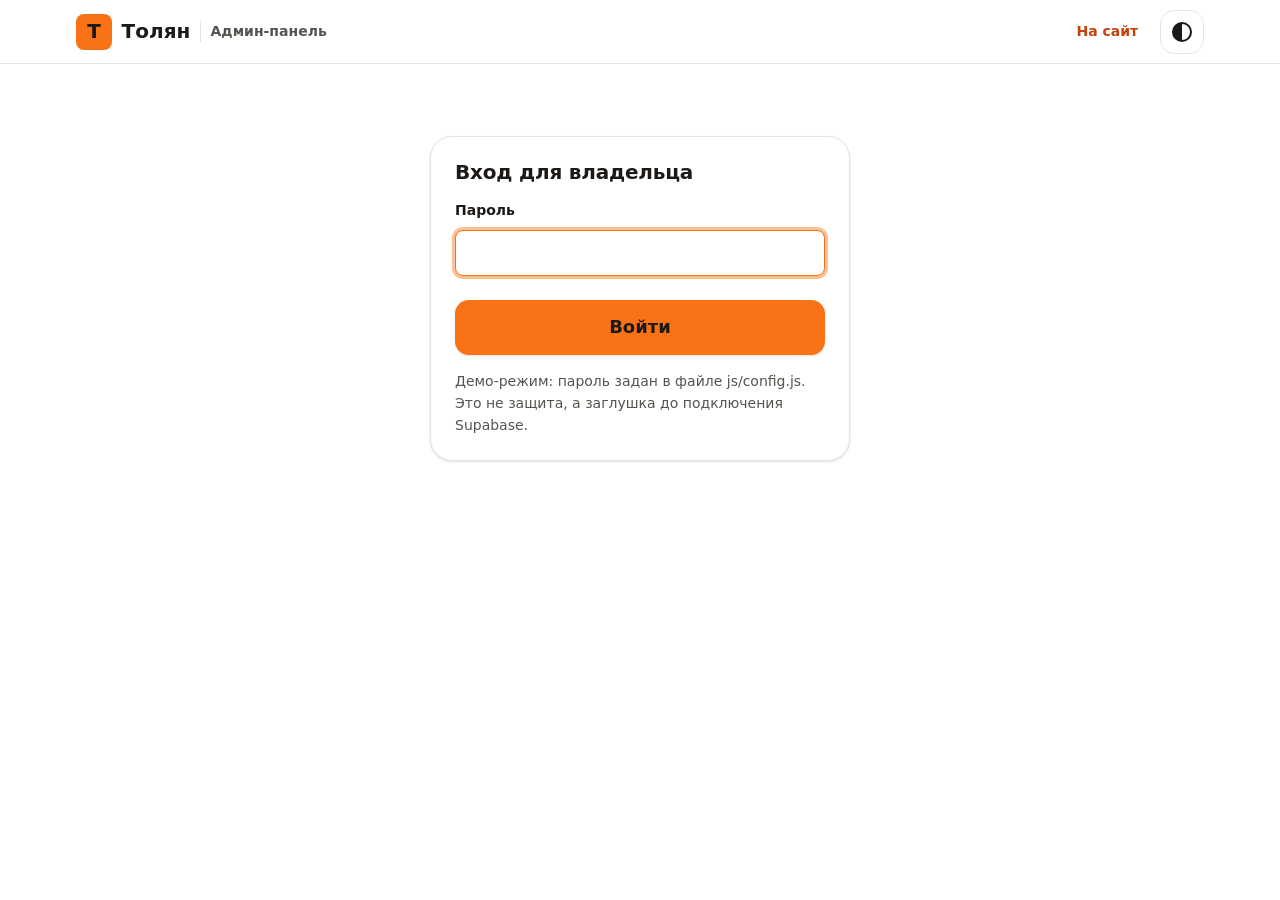
==== admin.html @ 4676fbdd "Stage 4: admin panel (orders, materials, trucks, settings, backup) Co-Authored-By: Claude Sonnet 5.5" ====
<!doctype html>
<html lang="ru" data-theme="light">
<head>
  <meta charset="utf-8">
  <meta name="viewport" content="width=device-width, initial-scale=1">
  <meta name="robots" content="noindex, nofollow">
  <title>Админ-панель: Толян</title>
  <link rel="icon" href="data:image/svg+xml,%3Csvg xmlns='http://www.w3.org/2000/svg' viewBox='0 0 32 32'%3E%3Crect width='32' height='32' rx='7' fill='%23f97316'/%3E%3Ctext x='16' y='23' font-family='Arial' font-weight='800' font-size='20' text-anchor='middle' fill='%231c1917'%3E%D0%A2%3C/text%3E%3C/svg%3E">
  <link rel="stylesheet" href="css/tokens.css">
  <link rel="stylesheet" href="css/base.css">
  <link rel="stylesheet" href="css/admin.css">
  <script src="js/theme.js"></script>
</head>
<body>
  <header class="admin-header">
    <div class="container admin-header-inner">
      <a class="logo" href="index.html" aria-label="Толян, на сайт">
        <span class="logo-mark" aria-hidden="true">Т</span>
        <span class="logo-text">Толян</span>
        <span class="admin-tag">Админ-панель</span>
      </a>
      <div class="admin-header-actions">
        <a class="btn btn-ghost btn-sm" href="index.html">На сайт</a>
        <button class="icon-btn theme-toggle" type="button" data-theme-toggle aria-pressed="false" aria-label="Включить тёмную тему">
          <span class="theme-icon" aria-hidden="true"></span>
        </button>
        <button class="btn btn-outline btn-sm" type="button" id="logout" hidden>Выйти</button>
      </div>
    </div>
  </header>

  <main class="container admin-main" id="admin-root">
    <p class="muted">Загрузка...</p>
  </main>

  <div class="toast-host" id="toast-host" role="status" aria-live="polite"></div>

  <script src="js/config.js"></script>
  <script src="js/lib/calc.js"></script>
  <script src="js/lib/validate.js"></script>
  <script src="js/lib/order-message.js"></script>
  <script src="js/seed.js"></script>
  <script src="js/store.js"></script>
  <script src="js/ui.js"></script>
  <script src="js/admin.js"></script>
  <script src="js/admin-orders.js"></script>
  <script src="js/admin-catalog.js"></script>
  <script src="js/admin-settings.js"></script>
  <script>Tolyan.admin.start();</script>
</body>
</html>
---- css/tokens.css ----
/* Дизайн-токены «Толян»: светлая тема по умолчанию, тёмная через [data-theme="dark"]. */
:root {
  color-scheme: light;

  --bg: #ffffff;
  --surface: #ffffff;
  --surface-2: #f7f5f2;
  --text: #1c1917;
  --muted: #57534e;
  --border: #e7e2dc;

  --accent: #f97316;          /* заливки: на нём тёмный текст, контраст ~7:1 */
  --accent-hover: #ea580c;
  --on-accent: #1c1917;
  --accent-text: #c2410c;     /* оранжевый текст на светлом фоне, контраст ~5.2:1 */
  --accent-soft: #fff1e6;

  --ok: #15803d;      --ok-soft: #e7f6ec;
  --warn: #a16207;    --warn-soft: #fdf3d7;
  --danger: #b91c1c;  --danger-soft: #fde8e8;

  --shadow-sm: 0 1px 2px rgba(28, 25, 23, .06), 0 1px 3px rgba(28, 25, 23, .08);
  --shadow-md: 0 8px 24px rgba(28, 25, 23, .10);
  --focus: 0 0 0 3px rgba(249, 115, 22, .45);

  --font: system-ui, -apple-system, "Segoe UI", Roboto, "Helvetica Neue", Arial, sans-serif;
  --fs-sm: .875rem;
  --fs-base: 1rem;
  --fs-lg: 1.125rem;
  --fs-h3: 1.25rem;
  --fs-h2: clamp(1.6rem, 1.2rem + 1.6vw, 2.25rem);
  --fs-h1: clamp(2rem, 1.3rem + 3vw, 3.5rem);

  --r-sm: 8px;
  --r-md: 14px;
  --r-lg: 22px;

  --space-1: .25rem; --space-2: .5rem; --space-3: .75rem; --space-4: 1rem;
  --space-5: 1.5rem; --space-6: 2rem; --space-7: 3rem; --space-8: 5rem;

  --container: 1160px;
  --gutter: 16px;
  --ease: cubic-bezier(.2, .7, .2, 1);
  --t: 200ms;
}

:root[data-theme="dark"] {
  color-scheme: dark;

  --bg: #12100e;
  --surface: #1b1816;
  --surface-2: #231f1c;
  --text: #f5f2ee;
  --muted: #b3aca4;
  --border: #36302b;

  --accent-text: #fb923c;
  --accent-soft: #3a2413;

  --ok: #4ade80;      --ok-soft: #12301e;
  --warn: #facc15;    --warn-soft: #362c0c;
  --danger: #f87171;  --danger-soft: #3a1515;

  --shadow-sm: 0 1px 2px rgba(0, 0, 0, .4);
  --shadow-md: 0 8px 24px rgba(0, 0, 0, .45);
}
---- css/base.css ----
/* Общая база: reset, типографика, кнопки, формы, карточки, модальные окна, toast, анимации. */
*, *::before, *::after { box-sizing: border-box; }
html { -webkit-text-size-adjust: 100%; scroll-behavior: smooth; scroll-padding-top: 84px; }
body {
  margin: 0; font-family: var(--font); font-size: var(--fs-base); line-height: 1.55;
  color: var(--text); background: var(--bg);
  transition: background-color var(--t) var(--ease), color var(--t) var(--ease);
}
img, svg { max-width: 100%; display: block; }
h1, h2, h3, p { margin: 0; }
h1, h2, h3 { line-height: 1.15; letter-spacing: -.01em; }
h1 { font-size: var(--fs-h1); font-weight: 800; }
h2 { font-size: var(--fs-h2); font-weight: 800; }
h3 { font-size: var(--fs-h3); font-weight: 700; }
a { color: var(--accent-text); text-underline-offset: 3px; }
button, input, select, textarea { font: inherit; color: inherit; }
:focus-visible { outline: none; box-shadow: var(--focus); border-radius: var(--r-sm); }
.container { width: 100%; max-width: var(--container); margin-inline: auto; padding-inline: var(--gutter); }
.sr-only { position: absolute; width: 1px; height: 1px; overflow: hidden; clip: rect(0 0 0 0); white-space: nowrap; }
[hidden] { display: none !important; }
.muted { color: var(--muted); }

/* Кнопки */
.btn {
  display: inline-flex; align-items: center; justify-content: center; gap: .5rem;
  min-height: 44px; padding: .65rem 1.2rem; border: 1px solid transparent; border-radius: var(--r-md);
  font-weight: 700; text-decoration: none; cursor: pointer; background: none;
  transition: transform var(--t) var(--ease), background-color var(--t) var(--ease),
              border-color var(--t) var(--ease), box-shadow var(--t) var(--ease);
}
.btn:hover { transform: translateY(-1px); }
.btn:active { transform: translateY(0); }
.btn[disabled], .btn[aria-disabled="true"] { opacity: .5; cursor: not-allowed; transform: none; }
.btn-primary { background: var(--accent); color: var(--on-accent); box-shadow: var(--shadow-sm); }
.btn-primary:hover { background: var(--accent-hover); box-shadow: var(--shadow-md); }
.btn-outline { border-color: var(--border); background: var(--surface); }
.btn-outline:hover { border-color: var(--accent); }
.btn-ghost:hover { background: var(--surface-2); }
.btn-danger { color: var(--danger); border-color: var(--border); background: var(--surface); }
.btn-danger:hover { border-color: var(--danger); background: var(--danger-soft); }
.btn-sm { min-height: 36px; padding: .35rem .8rem; font-size: var(--fs-sm); border-radius: var(--r-sm); }
.btn-lg { min-height: 52px; padding: .8rem 1.6rem; font-size: var(--fs-lg); }
.icon-btn {
  display: inline-grid; place-items: center; width: 44px; height: 44px; border-radius: var(--r-md);
  border: 1px solid var(--border); background: var(--surface); cursor: pointer;
  transition: border-color var(--t) var(--ease), background-color var(--t) var(--ease);
}
.icon-btn:hover { border-color: var(--accent); }

/* Формы */
.field { display: grid; gap: var(--space-2); }
.field > label, .label { font-weight: 600; font-size: var(--fs-sm); }
.input, .select, .textarea {
  width: 100%; min-height: 46px; padding: .6rem .85rem; border-radius: var(--r-sm);
  border: 1px solid var(--border); background: var(--surface);
  transition: border-color var(--t) var(--ease), box-shadow var(--t) var(--ease);
}
.textarea { min-height: 92px; resize: vertical; }
.input:hover, .select:hover, .textarea:hover { border-color: var(--muted); }
.input:focus, .select:focus, .textarea:focus { outline: none; border-color: var(--accent); box-shadow: var(--focus); }
.field.has-error .input, .field.has-error .select, .field.has-error .textarea { border-color: var(--danger); }
.field-error { color: var(--danger); font-size: var(--fs-sm); min-height: 0; }
.field-hint { color: var(--muted); font-size: var(--fs-sm); }
.form-grid { display: grid; gap: var(--space-4); }
@media (min-width: 640px) { .form-grid.cols-2 { grid-template-columns: 1fr 1fr; } .span-2 { grid-column: 1 / -1; } }
.form-alert {
  padding: .75rem 1rem; border-radius: var(--r-sm); background: var(--danger-soft);
  color: var(--danger); font-weight: 600;
}

/* Карточки и бейджи */
.card {
  background: var(--surface); border: 1px solid var(--border); border-radius: var(--r-lg);
  box-shadow: var(--shadow-sm); overflow: hidden;
  transition: transform var(--t) var(--ease), box-shadow var(--t) var(--ease), border-color var(--t) var(--ease);
}
.card.is-hoverable:hover { transform: translateY(-3px); box-shadow: var(--shadow-md); border-color: var(--accent); }
.badge {
  display: inline-flex; align-items: center; gap: .35rem; padding: .15rem .6rem; border-radius: 999px;
  font-size: var(--fs-sm); font-weight: 700; background: var(--surface-2); color: var(--muted);
}
.badge::before { content: ""; width: .5rem; height: .5rem; border-radius: 50%; background: currentColor; }
.badge-ok { background: var(--ok-soft); color: var(--ok); }
.badge-warn { background: var(--warn-soft); color: var(--warn); }
.badge-danger { background: var(--danger-soft); color: var(--danger); }
.badge-accent { background: var(--accent-soft); color: var(--accent-text); }

/* Модальное окно */
.modal-backdrop {
  position: fixed; inset: 0; z-index: 100; display: grid; place-items: center; padding: var(--space-4);
  background: rgba(12, 10, 9, .55); backdrop-filter: blur(3px);
  animation: fade-in var(--t) var(--ease);
}
.modal {
  width: 100%; max-width: 520px; max-height: calc(100dvh - 2rem); overflow: auto;
  background: var(--surface); border: 1px solid var(--border); border-radius: var(--r-lg);
  box-shadow: var(--shadow-md); padding: var(--space-5);
  animation: pop-in 260ms var(--ease);
}
.modal-head { display: flex; align-items: start; justify-content: space-between; gap: var(--space-4); margin-bottom: var(--space-4); }
.modal-actions { display: flex; flex-wrap: wrap; gap: var(--space-3); margin-top: var(--space-5); }
body.modal-open { overflow: hidden; }

/* Toast */
.toast-host { position: fixed; z-index: 200; right: var(--gutter); bottom: var(--gutter); display: grid; gap: .5rem; max-width: min(420px, calc(100vw - 2 * var(--gutter))); }
.toast {
  padding: .75rem 1rem; border-radius: var(--r-md); background: var(--text); color: var(--bg);
  box-shadow: var(--shadow-md); font-weight: 600; animation: pop-in 220ms var(--ease);
}
.toast.is-error { background: var(--danger); color: #fff; }

/* Анимации */
@keyframes fade-in { from { opacity: 0; } to { opacity: 1; } }
@keyframes pop-in { from { opacity: 0; transform: translateY(10px) scale(.98); } to { opacity: 1; transform: none; } }
.reveal { opacity: 0; transform: translateY(18px); transition: opacity 600ms var(--ease), transform 600ms var(--ease); }
.reveal.is-visible { opacity: 1; transform: none; }

@media (prefers-reduced-motion: reduce) {
  html { scroll-behavior: auto; }
  *, *::before, *::after { animation-duration: .001ms !important; transition-duration: .001ms !important; }
  .reveal { opacity: 1; transform: none; }
  .btn:hover, .card.is-hoverable:hover { transform: none; }
}
---- css/admin.css ----
/* Админ-панель: тот же набор токенов, что и у сайта. */
.admin-header { position: sticky; top: 0; z-index: 50; height: 64px; background: color-mix(in srgb, var(--bg) 92%, transparent); backdrop-filter: blur(10px); border-bottom: 1px solid var(--border); }
.admin-header-inner { display: flex; align-items: center; justify-content: space-between; height: 100%; gap: var(--space-3); }
.admin-header .logo { display: inline-flex; align-items: center; gap: .6rem; text-decoration: none; color: var(--text); font-weight: 800; font-size: 1.25rem; }
.logo-mark { display: grid; place-items: center; width: 36px; height: 36px; border-radius: var(--r-sm); background: var(--accent); color: var(--on-accent); font-weight: 800; }
.admin-tag { font-size: var(--fs-sm); font-weight: 600; color: var(--muted); padding-left: .6rem; border-left: 1px solid var(--border); }
.admin-header-actions { display: flex; align-items: center; gap: var(--space-2); }
.theme-icon { width: 20px; height: 20px; border-radius: 50%; border: 2px solid var(--text); background: linear-gradient(90deg, var(--text) 50%, transparent 50%); }
@media (max-width: 599px) {
  .admin-tag, .admin-header-actions .btn-ghost { display: none; }
}
.admin-main { padding-top: var(--space-5); padding-bottom: var(--space-7); display: grid; gap: var(--space-4); }
.small { font-size: var(--fs-sm); }

.demo-banner { padding: .7rem 1rem; border-radius: var(--r-md); background: var(--warn-soft); color: var(--text); border: 1px solid var(--warn); font-size: var(--fs-sm); }

/* Вход */
.login-card { max-width: 420px; margin: var(--space-7) auto; padding: var(--space-5); display: grid; gap: var(--space-4); }
.login-title { font-size: var(--fs-h3); }

/* Вкладки */
.tabs { display: flex; gap: var(--space-1); border-bottom: 1px solid var(--border); overflow-x: auto; }
.tab { position: relative; display: inline-flex; align-items: center; gap: .5rem; padding: .7rem 1rem; border: 0; background: none; cursor: pointer; font-weight: 700; color: var(--muted); border-bottom: 3px solid transparent; margin-bottom: -1px; white-space: nowrap; transition: color var(--t) var(--ease), border-color var(--t) var(--ease); }
.tab:hover { color: var(--text); }
.tab[aria-selected="true"] { color: var(--text); border-bottom-color: var(--accent); }
.tab-badge { min-width: 22px; padding: 0 .4rem; border-radius: 999px; background: var(--accent); color: var(--on-accent); font-size: var(--fs-sm); font-weight: 800; text-align: center; }
.tab-panel { display: grid; gap: var(--space-4); align-content: start; min-height: 300px; }

/* Плитки статистики */
.stat-grid { display: grid; gap: var(--space-3); grid-template-columns: repeat(auto-fit, minmax(170px, 1fr)); }
.stat-tile { padding: var(--space-4); display: grid; gap: .2rem; }
.stat-tile strong { font-size: var(--fs-h2); line-height: 1.1; }
.stat-tile.is-accent { border-color: var(--accent); background: var(--accent-soft); }

/* Панель инструментов */
.toolbar { display: flex; flex-wrap: wrap; gap: var(--space-3); align-items: center; }
.toolbar .select, .toolbar .input { width: auto; min-width: 160px; }
.toolbar .input[type=search] { flex: 1 1 240px; }
.select-sm, .input-sm { min-height: 38px; padding: .3rem .6rem; }

/* Таблица: на узком экране строки превращаются в карточки */
.table-wrap { border: 1px solid var(--border); border-radius: var(--r-lg); background: var(--surface); }
.table { width: 100%; border-collapse: collapse; }
.table th { text-align: left; font-size: var(--fs-sm); color: var(--muted); font-weight: 700; padding: .7rem .8rem; background: var(--surface-2); border-bottom: 1px solid var(--border); white-space: nowrap; }
.table td { padding: .7rem .8rem; border-bottom: 1px solid var(--border); vertical-align: middle; }
.table tr:last-child td { border-bottom: 0; }
.table tr.is-new td:first-child { box-shadow: inset 4px 0 0 var(--accent); }
.table tr.is-hidden { opacity: .6; }
.cell-wide { min-width: 160px; }
.table td .select { min-width: 150px; }
.table td a[href^="tel:"] { white-space: nowrap; }
.table-wrap { overflow-x: auto; }
.cell-num { white-space: nowrap; font-weight: 700; }
.cell-actions { white-space: nowrap; text-align: right; }
.cell-actions .btn { display: flex; width: 100%; }
.cell-actions .btn + .btn { margin-top: var(--space-2); }
.cell-thumb { width: 72px; }
.thumb { width: 64px; height: 48px; object-fit: cover; border-radius: var(--r-sm); background: var(--surface-2); }
.empty-cell { text-align: center; color: var(--muted); padding: var(--space-6) !important; }
.num-input { width: 110px; }
.check { display: inline-flex; align-items: center; gap: .5rem; cursor: pointer; font-weight: 600; }
.check input { width: 20px; height: 20px; accent-color: var(--accent); }

@media (max-width: 899px) {
  .table thead { position: absolute; width: 1px; height: 1px; overflow: hidden; clip: rect(0 0 0 0); }
  .table, .table tbody, .table tr, .table td { display: block; width: 100%; }
  .table tr { padding: var(--space-3); border-bottom: 1px solid var(--border); }
  .table td { border: 0; padding: .3rem 0; display: flex; justify-content: space-between; align-items: center; gap: var(--space-3); text-align: right; }
  .table td[data-label]::before { content: attr(data-label); color: var(--muted); font-size: var(--fs-sm); font-weight: 600; text-align: left; flex: 0 0 auto; }
  .table td.cell-thumb { width: auto; justify-content: flex-start; }
  .table td.cell-wide { min-width: 0; display: block; text-align: left; }
  .table td.cell-wide::before { display: none; }
  .cell-actions { justify-content: flex-end; gap: var(--space-2); }
  .cell-actions .btn { display: inline-flex; width: auto; }
  .cell-actions .btn + .btn { margin-top: 0; }
  .table tr.is-new td:first-child { box-shadow: none; }
  .table tr.is-new { box-shadow: inset 4px 0 0 var(--accent); }
}

/* Детали заказа */
.detail-status { display: flex; align-items: center; gap: var(--space-3); margin: var(--space-4) 0; }
.detail-status .label { font-weight: 600; }
.order-text { font-family: ui-monospace, "Cascadia Mono", Consolas, monospace; font-size: var(--fs-sm); line-height: 1.5; }
.summary-list { margin: 0; display: grid; gap: var(--space-3); }
.summary-list > div { display: grid; gap: .1rem; padding-bottom: var(--space-3); border-bottom: 1px solid var(--border); }
.summary-list dt { color: var(--muted); font-size: var(--fs-sm); }
.summary-list dd { margin: 0; font-weight: 600; overflow-wrap: anywhere; }
.modal-title { font-size: var(--fs-h3); }
.modal { max-width: 640px; }

/* Настройки */
.settings-form { display: grid; gap: var(--space-4); }
.settings-block { border: 1px solid var(--border); margin: 0; padding: var(--space-5); display: grid; gap: var(--space-4); background: var(--surface); }
.settings-block legend { font-weight: 800; font-size: var(--fs-lg); padding: 0 var(--space-2); }
.block-title { font-size: var(--fs-lg); }
.settings-save { display: flex; justify-content: flex-end; }
.backup-row { display: flex; flex-wrap: wrap; gap: var(--space-3); align-items: center; }
.file-input { max-width: 100%; }
label.btn .file-input { position: absolute; width: 1px; height: 1px; opacity: 0; }
.image-field { display: grid; gap: var(--space-2); }
.image-row { display: flex; flex-wrap: wrap; gap: var(--space-3); align-items: center; }
.image-preview { width: 160px; height: 100px; object-fit: cover; border-radius: var(--r-md); border: 1px solid var(--border); }
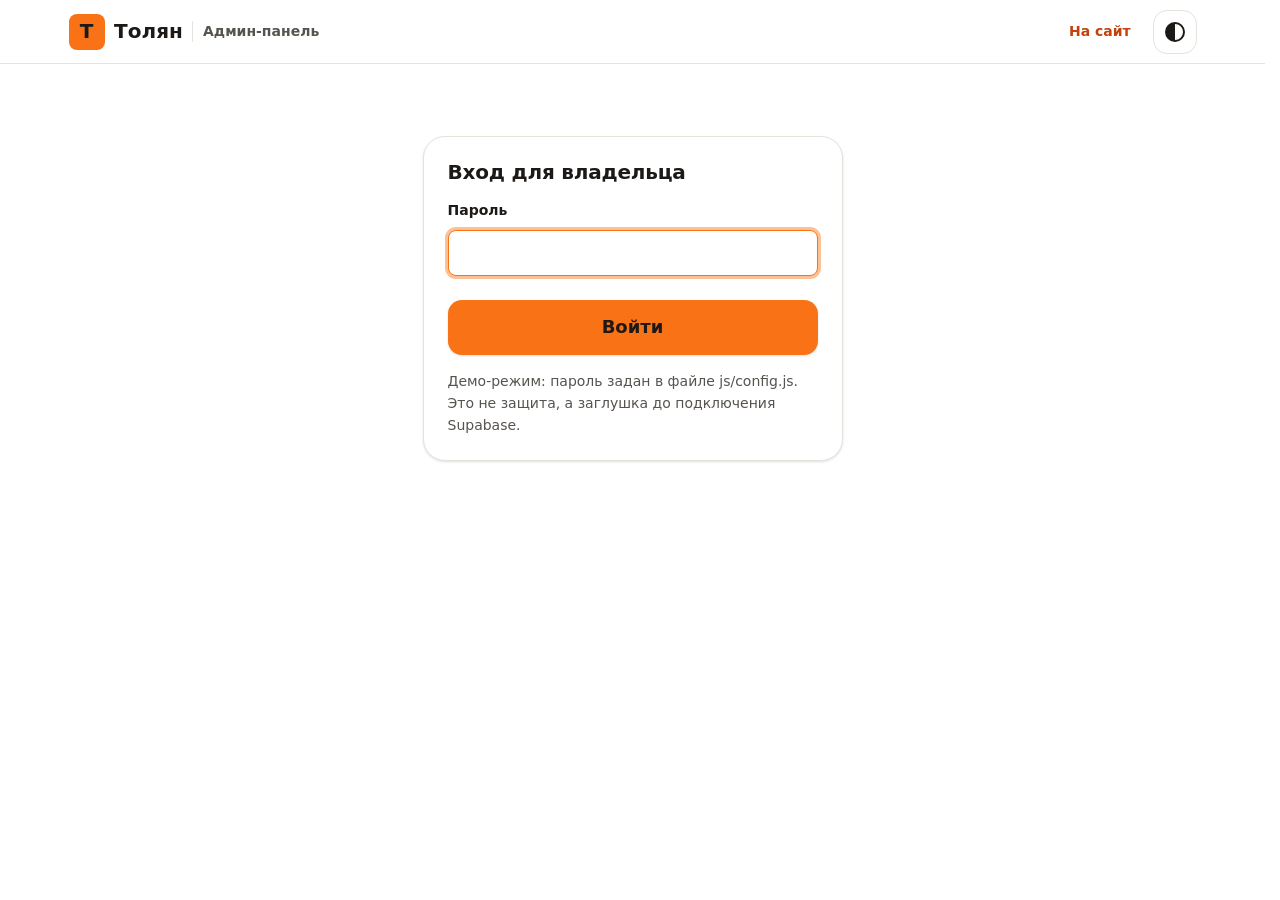
==== commit ee8f7e40: "Disable focus zoom via viewport maximum-scale; cache-bust css/js Co-Authored-By: Claude Sonnet 5.5 <" ====
--- a/admin.html
+++ b/admin.html
@@ -2,14 +2,14 @@
 <html lang="ru" data-theme="light">
 <head>
   <meta charset="utf-8">
-  <meta name="viewport" content="width=device-width, initial-scale=1">
+  <meta name="viewport" content="width=device-width, initial-scale=1, maximum-scale=1">
   <meta name="robots" content="noindex, nofollow">
   <title>Админ-панель: Толян</title>
   <link rel="icon" href="data:image/svg+xml,%3Csvg xmlns='http://www.w3.org/2000/svg' viewBox='0 0 32 32'%3E%3Crect width='32' height='32' rx='7' fill='%23f97316'/%3E%3Ctext x='16' y='23' font-family='Arial' font-weight='800' font-size='20' text-anchor='middle' fill='%231c1917'%3E%D0%A2%3C/text%3E%3C/svg%3E">
-  <link rel="stylesheet" href="css/tokens.css">
-  <link rel="stylesheet" href="css/base.css">
-  <link rel="stylesheet" href="css/admin.css">
-  <script src="js/theme.js"></script>
+  <link rel="stylesheet" href="css/tokens.css?v=4">
+  <link rel="stylesheet" href="css/base.css?v=4">
+  <link rel="stylesheet" href="css/admin.css?v=4">
+  <script src="js/theme.js?v=4"></script>
 </head>
 <body>
   <header class="admin-header">
@@ -35,17 +35,17 @@
 
   <div class="toast-host" id="toast-host" role="status" aria-live="polite"></div>
 
-  <script src="js/config.js"></script>
-  <script src="js/lib/calc.js"></script>
-  <script src="js/lib/validate.js"></script>
-  <script src="js/lib/order-message.js"></script>
-  <script src="js/seed.js"></script>
-  <script src="js/store.js"></script>
-  <script src="js/ui.js"></script>
-  <script src="js/admin.js"></script>
-  <script src="js/admin-orders.js"></script>
-  <script src="js/admin-catalog.js"></script>
-  <script src="js/admin-settings.js"></script>
+  <script src="js/config.js?v=4"></script>
+  <script src="js/lib/calc.js?v=4"></script>
+  <script src="js/lib/validate.js?v=4"></script>
+  <script src="js/lib/order-message.js?v=4"></script>
+  <script src="js/seed.js?v=4"></script>
+  <script src="js/store.js?v=4"></script>
+  <script src="js/ui.js?v=4"></script>
+  <script src="js/admin.js?v=4"></script>
+  <script src="js/admin-orders.js?v=4"></script>
+  <script src="js/admin-catalog.js?v=4"></script>
+  <script src="js/admin-settings.js?v=4"></script>
   <script>Tolyan.admin.start();</script>
 </body>
 </html>
--- a/css/base.css
+++ b/css/base.css
@@ -1,6 +1,6 @@
 /* Общая база: reset, типографика, кнопки, формы, карточки, модальные окна, toast, анимации. */
 *, *::before, *::after { box-sizing: border-box; }
-html { -webkit-text-size-adjust: 100%; scroll-behavior: smooth; scroll-padding-top: 84px; }
+html { -webkit-text-size-adjust: 100%; scroll-behavior: smooth; scroll-padding-top: 84px; scrollbar-gutter: stable; }
 body {
   margin: 0; font-family: var(--font); font-size: var(--fs-base); line-height: 1.55;
   color: var(--text); background: var(--bg);
@@ -86,11 +86,19 @@
 .badge-accent { background: var(--accent-soft); color: var(--accent-text); }
 
 /* Модальное окно */
+/* Без backdrop-filter: размытие всей страницы под окном заметно тормозит на слабых видеокартах. */
 .modal-backdrop {
   position: fixed; inset: 0; z-index: 100; display: grid; place-items: center; padding: var(--space-4);
-  background: rgba(12, 10, 9, .55); backdrop-filter: blur(3px);
+  background: rgba(12, 10, 9, .62);
   animation: fade-in var(--t) var(--ease);
 }
+.modal-close { position: relative; flex: none; }
+.modal-close::before, .modal-close::after {
+  content: ""; position: absolute; left: 50%; top: 50%; width: 18px; height: 2px;
+  background: var(--text); border-radius: 2px;
+}
+.modal-close::before { transform: translate(-50%, -50%) rotate(45deg); }
+.modal-close::after { transform: translate(-50%, -50%) rotate(-45deg); }
 .modal {
   width: 100%; max-width: 520px; max-height: calc(100dvh - 2rem); overflow: auto;
   background: var(--surface); border: 1px solid var(--border); border-radius: var(--r-lg);
--- a/css/admin.css
+++ b/css/admin.css
@@ -1,5 +1,5 @@
 /* Админ-панель: тот же набор токенов, что и у сайта. */
-.admin-header { position: sticky; top: 0; z-index: 50; height: 64px; background: color-mix(in srgb, var(--bg) 92%, transparent); backdrop-filter: blur(10px); border-bottom: 1px solid var(--border); }
+.admin-header { position: sticky; top: 0; z-index: 50; height: 64px; background: var(--bg); border-bottom: 1px solid var(--border); }
 .admin-header-inner { display: flex; align-items: center; justify-content: space-between; height: 100%; gap: var(--space-3); }
 .admin-header .logo { display: inline-flex; align-items: center; gap: .6rem; text-decoration: none; color: var(--text); font-weight: 800; font-size: 1.25rem; }
 .logo-mark { display: grid; place-items: center; width: 36px; height: 36px; border-radius: var(--r-sm); background: var(--accent); color: var(--on-accent); font-weight: 800; }
@@ -100,3 +100,9 @@
 .image-field { display: grid; gap: var(--space-2); }
 .image-row { display: flex; flex-wrap: wrap; gap: var(--space-3); align-items: center; }
 .image-preview { width: 160px; height: 100px; object-fit: cover; border-radius: var(--r-md); border: 1px solid var(--border); }
+
+/* iOS приближает страницу, когда фокус получает поле со шрифтом меньше 16px: на сенсорных экранах не уменьшаем. */
+.modal:focus { outline: none; }
+@media (pointer: coarse), (max-width: 899px) {
+  input, select, textarea, .input, .select, .textarea, .order-text { font-size: 16px; }
+}
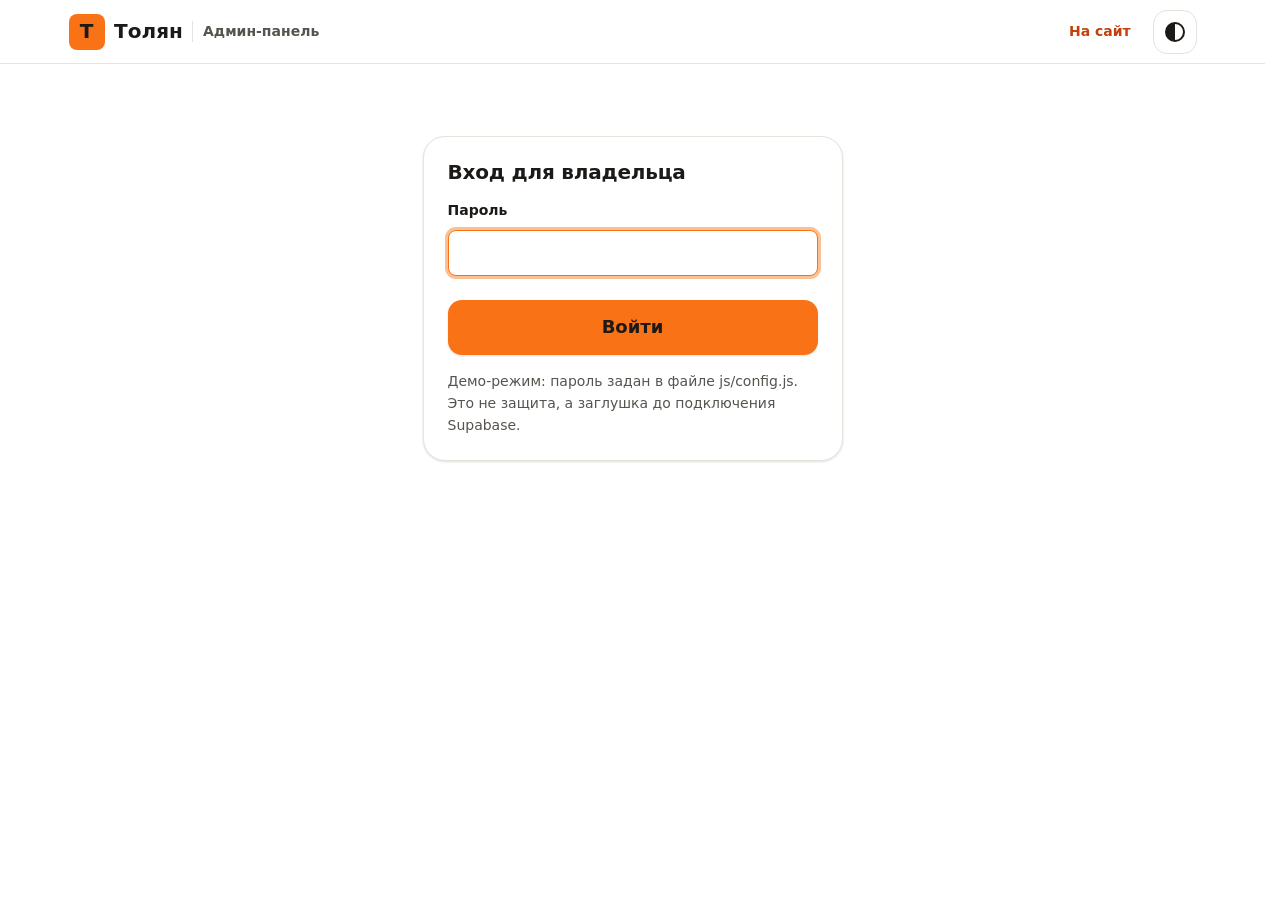
==== commit f6b76cc8: "Disable iOS double-tap zoom with touch-action: manipulation Co-Authored-By: Claude Sonnet 5.5 <norep" ====
--- a/admin.html
+++ b/admin.html
@@ -6,10 +6,10 @@
   <meta name="robots" content="noindex, nofollow">
   <title>Админ-панель: Толян</title>
   <link rel="icon" href="data:image/svg+xml,%3Csvg xmlns='http://www.w3.org/2000/svg' viewBox='0 0 32 32'%3E%3Crect width='32' height='32' rx='7' fill='%23f97316'/%3E%3Ctext x='16' y='23' font-family='Arial' font-weight='800' font-size='20' text-anchor='middle' fill='%231c1917'%3E%D0%A2%3C/text%3E%3C/svg%3E">
-  <link rel="stylesheet" href="css/tokens.css?v=4">
-  <link rel="stylesheet" href="css/base.css?v=4">
-  <link rel="stylesheet" href="css/admin.css?v=4">
-  <script src="js/theme.js?v=4"></script>
+  <link rel="stylesheet" href="css/tokens.css?v=5">
+  <link rel="stylesheet" href="css/base.css?v=5">
+  <link rel="stylesheet" href="css/admin.css?v=5">
+  <script src="js/theme.js?v=5"></script>
 </head>
 <body>
   <header class="admin-header">
@@ -35,17 +35,17 @@
 
   <div class="toast-host" id="toast-host" role="status" aria-live="polite"></div>
 
-  <script src="js/config.js?v=4"></script>
-  <script src="js/lib/calc.js?v=4"></script>
-  <script src="js/lib/validate.js?v=4"></script>
-  <script src="js/lib/order-message.js?v=4"></script>
-  <script src="js/seed.js?v=4"></script>
-  <script src="js/store.js?v=4"></script>
-  <script src="js/ui.js?v=4"></script>
-  <script src="js/admin.js?v=4"></script>
-  <script src="js/admin-orders.js?v=4"></script>
-  <script src="js/admin-catalog.js?v=4"></script>
-  <script src="js/admin-settings.js?v=4"></script>
+  <script src="js/config.js?v=5"></script>
+  <script src="js/lib/calc.js?v=5"></script>
+  <script src="js/lib/validate.js?v=5"></script>
+  <script src="js/lib/order-message.js?v=5"></script>
+  <script src="js/seed.js?v=5"></script>
+  <script src="js/store.js?v=5"></script>
+  <script src="js/ui.js?v=5"></script>
+  <script src="js/admin.js?v=5"></script>
+  <script src="js/admin-orders.js?v=5"></script>
+  <script src="js/admin-catalog.js?v=5"></script>
+  <script src="js/admin-settings.js?v=5"></script>
   <script>Tolyan.admin.start();</script>
 </body>
 </html>
--- a/css/base.css
+++ b/css/base.css
@@ -129,3 +129,7 @@
   .reveal { opacity: 1; transform: none; }
   .btn:hover, .card.is-hoverable:hover { transform: none; }
 }
+
+/* iPhone: быстрое двойное касание по кнопке или полю приближало страницу. manipulate = прокрутка и щипок
+   работают, а «зум двойным тапом» отключён. */
+html, body, a, button, input, select, textarea, label, .modal, .modal-backdrop { touch-action: manipulation; }
